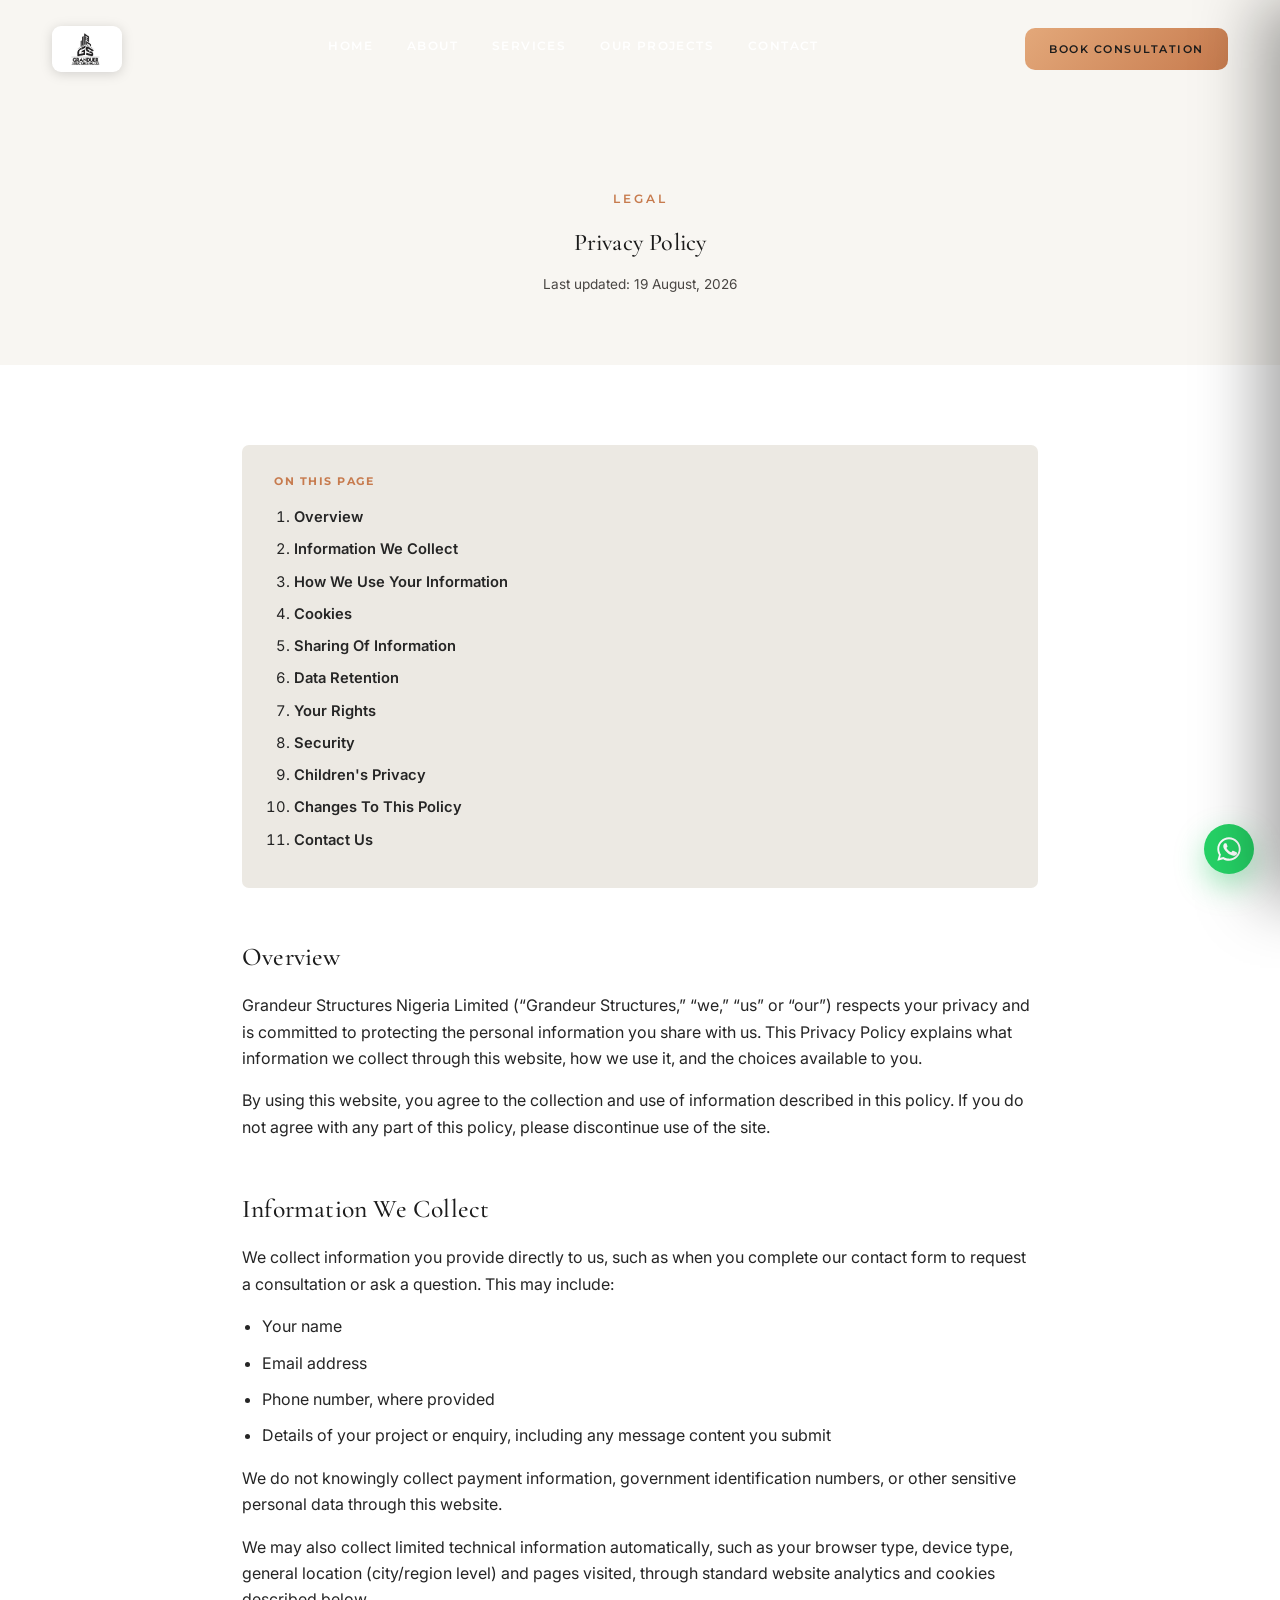
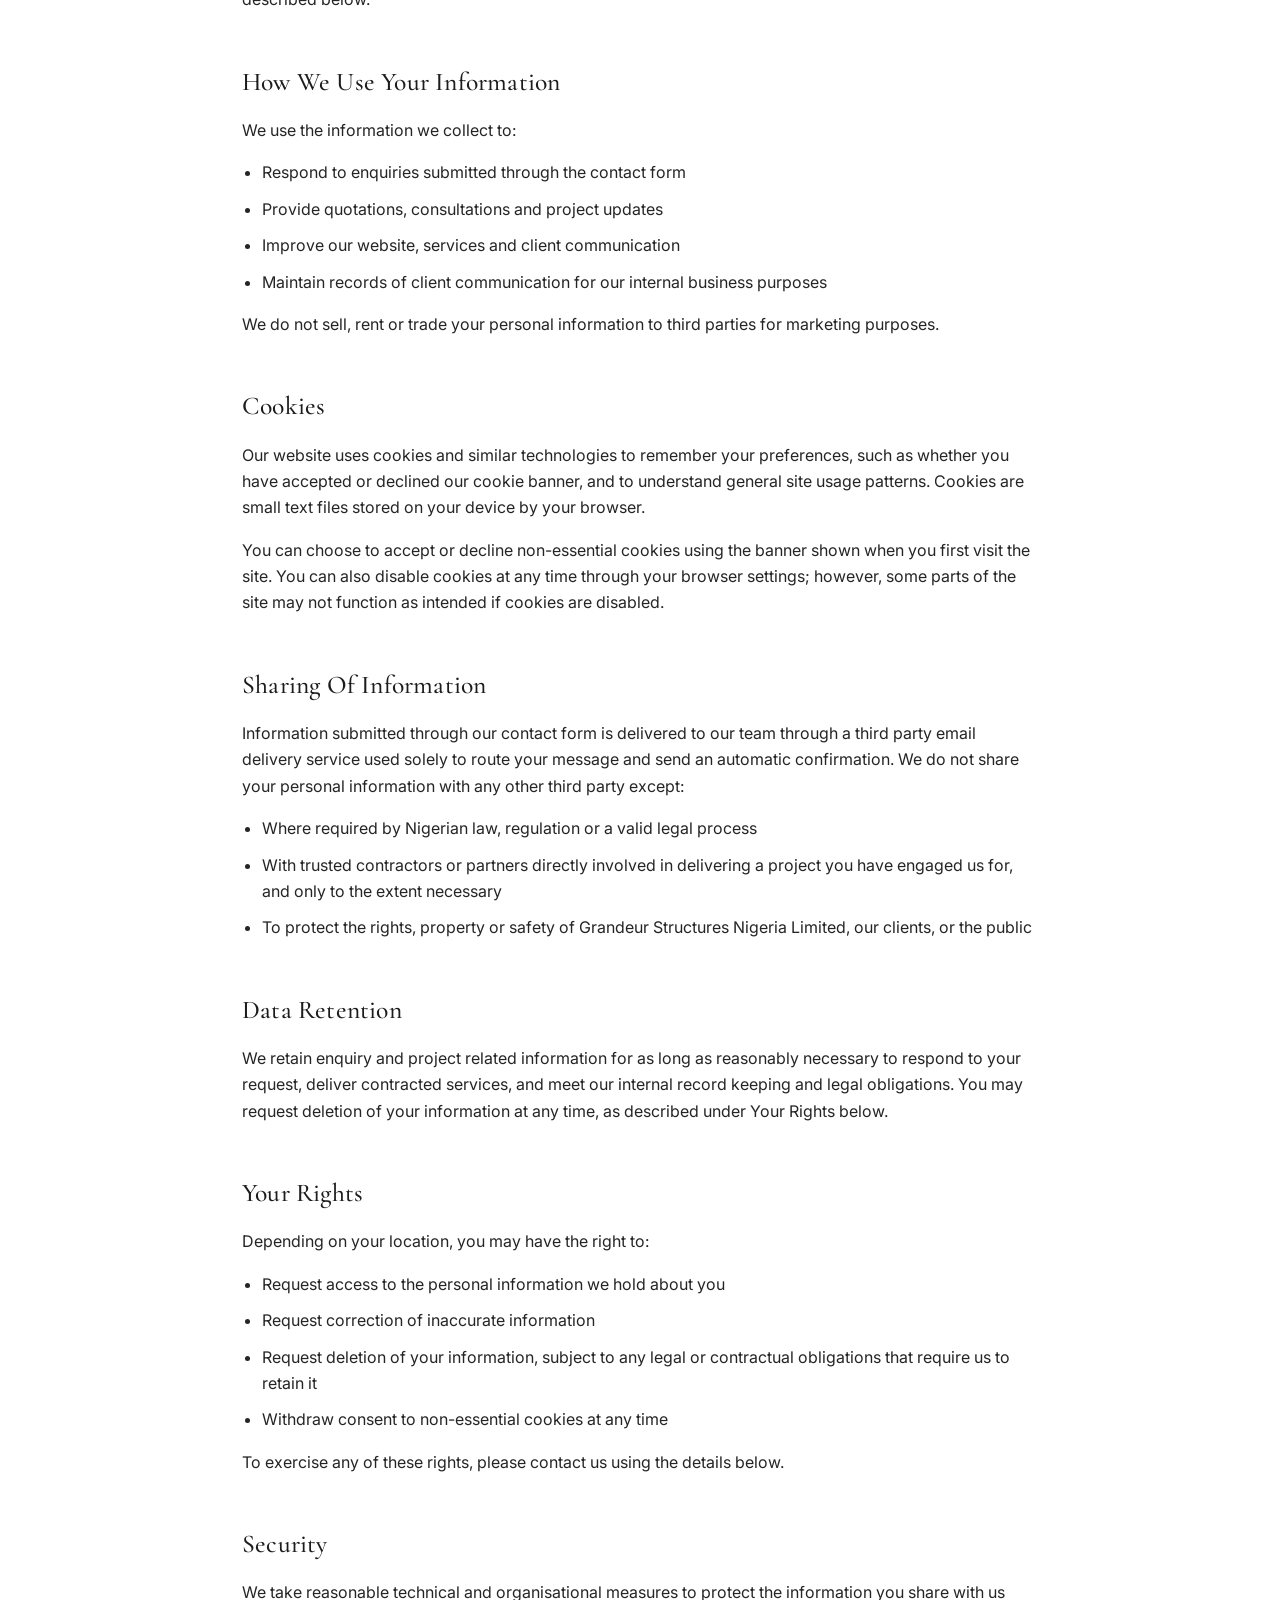
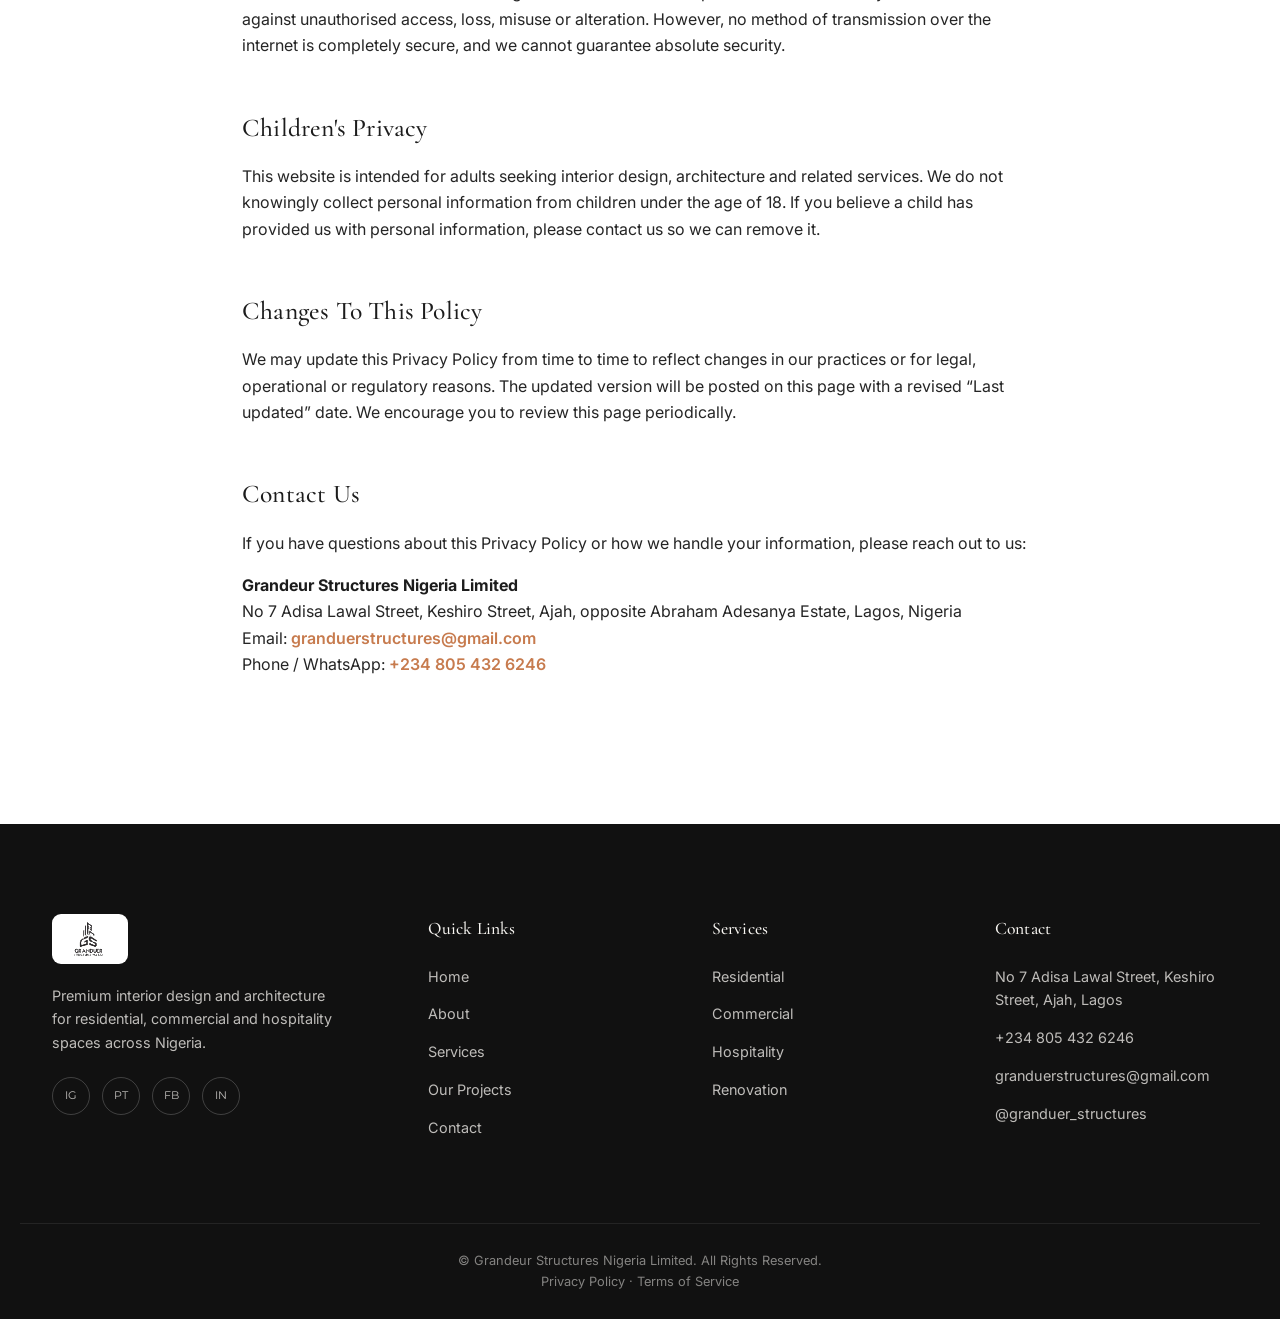
==== policy.html @ feeb71ad "Changed all the files and some html" ====
<!DOCTYPE html>
<html lang="en">
<head>
<meta charset="utf-8">
<meta name="viewport" content="width=device-width,initial-scale=1">
<title>Privacy Policy, Grandeur Structures Nigeria Limited</title>
<meta name="description" content="Privacy Policy for Grandeur Structures Nigeria Limited; how we collect, use and protect information submitted through our website.">
<meta name="theme-color" content="#1C1C1C">
<link rel="icon" type="image/png" href="assets/images/logo-mark.png">

<link rel="preconnect" href="https://fonts.googleapis.com">
<link rel="preconnect" href="https://fonts.gstatic.com" crossorigin>
<link href="https://fonts.googleapis.com/css2?family=Cormorant+Garamond:ital,wght@0,400;0,500&family=Inter:wght@300;400;500;600&family=Montserrat:wght@500;600;700&display=swap" rel="stylesheet">
<link rel="stylesheet" href="styles.css">
</head>
<body>

<div class="preloader" id="preloader">
  <div class="preloader-logo-text">Grandeur</div>
  <div class="preloader-bar"><span></span></div>
</div>

<header class="navbar" id="navbar">
  <div class="navbar-inner">
    <a href="index.html" class="nav-logo">
      <img src="assets/images/Newlogo.jpeg" alt="Grandeur Structures Nigeria Limited" width="140" height="44">
    </a>
    <nav class="nav-links" id="navLinks">
      <a href="index.html#home" class="nav-link">Home</a>
      <a href="index.html#about" class="nav-link">About</a>
      <a href="index.html#services" class="nav-link">Services</a>
      <a href="index.html#projects" class="nav-link">Our Projects</a>
      <a href="index.html#contact" class="nav-link">Contact</a>
    </nav>
    <div class="nav-actions">
      <a href="index.html#contact" class="btn btn-primary btn-sm">Book Consultation</a>
      <button class="hamburger" id="hamburger" aria-label="Open menu" aria-expanded="false">
        <span></span><span></span><span></span>
      </button>
    </div>
  </div>
</header>

<div class="mobile-menu" id="mobileMenu">
  <a href="index.html#home" class="mobile-link">Home</a>
  <a href="index.html#about" class="mobile-link">About</a>
  <a href="index.html#services" class="mobile-link">Services</a>
  <a href="index.html#projects" class="mobile-link">Our Projects</a>
  <a href="testimonial.html" class="mobile-link">Testimonials</a>
  <a href="index.html#contact" class="mobile-link">Contact</a>
  <a href="index.html#contact" class="btn btn-primary mobile-cta">Book Consultation</a>
</div>

<main>
  <section class="legal-hero">
    <div class="container">
      <p class="eyebrow center">Legal</p>
      <h1>Privacy Policy</h1>
      <p class="legal-updated">Last updated: 19 August, 2026</p>
    </div>
  </section>

  <section class="legal-content">
    <div class="container">
      <div class="legal-toc">
        <p>On This Page</p>
        <ol>
          <li><a href="#overview">Overview</a></li>
          <li><a href="#information-we-collect">Information We Collect</a></li>
          <li><a href="#how-we-use">How We Use Your Information</a></li>
          <li><a href="#cookies">Cookies</a></li>
          <li><a href="#sharing">Sharing Of Information</a></li>
          <li><a href="#data-retention">Data Retention</a></li>
          <li><a href="#your-rights">Your Rights</a></li>
          <li><a href="#security">Security</a></li>
          <li><a href="#childrens">Children's Privacy</a></li>
          <li><a href="#changes">Changes To This Policy</a></li>
          <li><a href="#contact-us">Contact Us</a></li>
        </ol>
      </div>

      <h2 id="overview">Overview</h2>
      <p>Grandeur Structures Nigeria Limited (&ldquo;Grandeur Structures,&rdquo; &ldquo;we,&rdquo; &ldquo;us&rdquo; or &ldquo;our&rdquo;) respects your privacy and is committed to protecting the personal information you share with us. This Privacy Policy explains what information we collect through this website, how we use it, and the choices available to you.</p>
      <p>By using this website, you agree to the collection and use of information described in this policy. If you do not agree with any part of this policy, please discontinue use of the site.</p>

      <h2 id="information-we-collect">Information We Collect</h2>
      <p>We collect information you provide directly to us, such as when you complete our contact form to request a consultation or ask a question. This may include:</p>
      <ul>
        <li>Your name</li>
        <li>Email address</li>
        <li>Phone number, where provided</li>
        <li>Details of your project or enquiry, including any message content you submit</li>
      </ul>
      <p>We do not knowingly collect payment information, government identification numbers, or other sensitive personal data through this website.</p>
      <p>We may also collect limited technical information automatically, such as your browser type, device type, general location (city/region level) and pages visited, through standard website analytics and cookies described below.</p>

      <h2 id="how-we-use">How We Use Your Information</h2>
      <p>We use the information we collect to:</p>
      <ul>
        <li>Respond to enquiries submitted through the contact form</li>
        <li>Provide quotations, consultations and project updates</li>
        <li>Improve our website, services and client communication</li>
        <li>Maintain records of client communication for our internal business purposes</li>
      </ul>
      <p>We do not sell, rent or trade your personal information to third parties for marketing purposes.</p>

      <h2 id="cookies">Cookies</h2>
      <p>Our website uses cookies and similar technologies to remember your preferences, such as whether you have accepted or declined our cookie banner, and to understand general site usage patterns. Cookies are small text files stored on your device by your browser.</p>
      <p>You can choose to accept or decline non-essential cookies using the banner shown when you first visit the site. You can also disable cookies at any time through your browser settings; however, some parts of the site may not function as intended if cookies are disabled.</p>

      <h2 id="sharing">Sharing Of Information</h2>
      <p>Information submitted through our contact form is delivered to our team through a third party email delivery service used solely to route your message and send an automatic confirmation. We do not share your personal information with any other third party except:</p>
      <ul>
        <li>Where required by Nigerian law, regulation or a valid legal process</li>
        <li>With trusted contractors or partners directly involved in delivering a project you have engaged us for, and only to the extent necessary</li>
        <li>To protect the rights, property or safety of Grandeur Structures Nigeria Limited, our clients, or the public</li>
      </ul>

      <h2 id="data-retention">Data Retention</h2>
      <p>We retain enquiry and project related information for as long as reasonably necessary to respond to your request, deliver contracted services, and meet our internal record keeping and legal obligations. You may request deletion of your information at any time, as described under Your Rights below.</p>

      <h2 id="your-rights">Your Rights</h2>
      <p>Depending on your location, you may have the right to:</p>
      <ul>
        <li>Request access to the personal information we hold about you</li>
        <li>Request correction of inaccurate information</li>
        <li>Request deletion of your information, subject to any legal or contractual obligations that require us to retain it</li>
        <li>Withdraw consent to non-essential cookies at any time</li>
      </ul>
      <p>To exercise any of these rights, please contact us using the details below.</p>

      <h2 id="security">Security</h2>
      <p>We take reasonable technical and organisational measures to protect the information you share with us against unauthorised access, loss, misuse or alteration. However, no method of transmission over the internet is completely secure, and we cannot guarantee absolute security.</p>

      <h2 id="childrens">Children's Privacy</h2>
      <p>This website is intended for adults seeking interior design, architecture and related services. We do not knowingly collect personal information from children under the age of 18. If you believe a child has provided us with personal information, please contact us so we can remove it.</p>

      <h2 id="changes">Changes To This Policy</h2>
      <p>We may update this Privacy Policy from time to time to reflect changes in our practices or for legal, operational or regulatory reasons. The updated version will be posted on this page with a revised &ldquo;Last updated&rdquo; date. We encourage you to review this page periodically.</p>

      <h2 id="contact-us">Contact Us</h2>
      <p>If you have questions about this Privacy Policy or how we handle your information, please reach out to us:</p>
      <p><strong>Grandeur Structures Nigeria Limited</strong><br>
      No 7 Adisa Lawal Street, Keshiro Street, Ajah, opposite Abraham Adesanya Estate, Lagos, Nigeria<br>
      Email: <a href="mailto:granduerstructures@gmail.com">granduerstructures@gmail.com</a><br>
      Phone / WhatsApp: <a href="tel:+2348054326246">+234 805 432 6246</a></p>
    </div>
  </section>
</main>

<footer class="footer">
  <div class="container footer-grid">
    <div class="footer-brand">
      <img src="assets/images/Newlogo.jpeg" alt="Grandeur Structures Nigeria Limited" class="footer-logo" loading="lazy" decoding="async">
      <p>Premium interior design and architecture for residential, commercial and hospitality spaces across Nigeria.</p>
      <div class="footer-socials">
        <a href="https://instagram.com/granduer_structures" target="_blank" rel="noopener" aria-label="Instagram">IG</a>
        <a href="#" aria-label="Pinterest">PT</a>
        <a href="#" aria-label="Facebook">FB</a>
        <a href="#" aria-label="LinkedIn">IN</a>
      </div>
    </div>

    <div class="footer-links">
      <h4>Quick Links</h4>
      <a href="index.html">Home</a>
      <a href="index.html#about">About</a>
      <a href="index.html#services">Services</a>
      <a href="index.html#projects">Our Projects</a>
      <a href="index.html#contact">Contact</a>
    </div>

    <div class="footer-links">
      <h4>Services</h4>
      <a href="index.html#services">Residential</a>
      <a href="index.html#services">Commercial</a>
      <a href="index.html#services">Hospitality</a>
      <a href="index.html#services">Renovation</a>
    </div>

    <div class="footer-contact">
      <h4>Contact</h4>
      <p>No 7 Adisa Lawal Street, Keshiro Street, Ajah, Lagos</p>
      <p>+234 805 432 6246</p>
      <p>granduerstructures@gmail.com</p>
      <p>@granduer_structures</p>
    </div>
  </div>

  <div class="footer-bottom footer-bottom-legal">
    <p>&copy; <span id="year"></span> Grandeur Structures Nigeria Limited. All Rights Reserved.</p>
    <p class="footer-legal-links"><a href="policy.html">Privacy Policy</a> <span aria-hidden="true">·</span> <a href="terms.html">Terms of Service</a></p>
  </div>
</footer>

<a href="https://wa.me/2348054326246" target="_blank" rel="noopener" class="float-whatsapp" aria-label="Chat on WhatsApp">
  <svg viewBox="0 0 24 24" width="28" height="28" fill="currentColor"><path d="M17.5 14.4c-.3-.1-1.6-.8-1.9-.9-.3-.1-.4-.1-.6.1-.2.3-.7.9-.8 1-.2.2-.3.2-.5.1-.3-.1-1.2-.4-2.2-1.4-.8-.7-1.4-1.6-1.5-1.9-.2-.3 0-.4.1-.6.1-.1.3-.3.4-.5.1-.1.2-.3.2-.4.1-.2 0-.3 0-.5-.1-.1-.6-1.5-.8-2-.2-.5-.4-.4-.6-.4h-.5c-.2 0-.5.1-.7.3-.3.3-1 1-1 2.4s1 2.8 1.2 3c.1.2 2 3.1 5 4.3.7.3 1.2.5 1.7.6.7.2 1.3.2 1.8.1.6-.1 1.6-.7 1.9-1.3.2-.6.2-1.1.2-1.3-.1-.1-.3-.2-.6-.3z"/><path d="M12 2C6.5 2 2 6.5 2 12c0 1.9.5 3.6 1.4 5.1L2 22l5-1.3C8.4 21.6 10.2 22 12 22c5.5 0 10-4.5 10-10S17.5 2 12 2zm0 18.2c-1.6 0-3.1-.4-4.4-1.2l-.3-.2-3 .8.8-2.9-.2-.3C4.1 15 3.6 13.5 3.6 12c0-4.6 3.8-8.4 8.4-8.4s8.4 3.8 8.4 8.4-3.8 8.4-8.4 8.4z"/></svg>
</a>

<div class="cookie-banner" id="cookieBanner" role="region" aria-label="Cookie consent">
  <div class="cookie-inner">
    <p>This site uses cookies to remember your preferences and understand how visitors use it. Read our <a href="policy.html">Privacy Policy</a> to learn more.</p>
    <div class="cookie-actions">
      <button type="button" class="btn btn-outline btn-sm" id="cookieDecline">Decline</button>
      <button type="button" class="btn btn-primary btn-sm" id="cookieAccept">Accept</button>
    </div>
  </div>
</div>

<script src="main.js" defer></script>
</body>
</html>
---- styles.css ----
/* ================================
   GRANDEUR STRUCTURES — DESIGN TOKENS
   ================================= */
:root {
  --charcoal: #1C1C1C;
  --ivory: #F8F6F2;
 --gold: #C77B4E;
--gold-light: #E3A87A;
  --white: #FFFFFF;
  --rich-black: #111111;
  --stone: #ECE9E3;
  --text-dark: #252525;
  --text-muted: #494643;

  --font-display: 'Cormorant Garamond', serif;
  --font-body: 'Inter', sans-serif;
  --font-btn: 'Montserrat', sans-serif;

  --container: 1240px;
  --radius: 2px;
  --ease: cubic-bezier(0.16, 1, 0.3, 1);

  --shadow-soft: 0 20px 60px rgba(28, 28, 28, 0.08);
  --shadow-gold: 0 10px 30px rgba(199, 123, 78, 0.35);
}

/* ======================
   RESET
   ================================================ */
* { margin: 0; padding: 0; box-sizing: border-box; }

html {
  scroll-behavior: smooth;
  font-size: 16px;
}

body {
  font-family: var(--font-body);
  color: var(--text-dark);
  background: var(--white);
  line-height: 1.65;
  overflow-x: hidden;
  animation: pageFadeIn 0.5s ease;
}

@keyframes pageFadeIn { from { opacity: 0; } to { opacity: 1; } }

img { max-width: 100%; display: block; }
a { text-decoration: none; color: inherit; }
ul { list-style: none; }
button { font-family: inherit; cursor: pointer; border: none; background: none; }
input, textarea, select { font-family: inherit; }

::selection { background: var(--gold); color: var(--white); }

@media (prefers-reduced-motion: reduce) {
  *, *::before, *::after {
    animation-duration: 0.001ms !important;
    animation-iteration-count: 1 !important;
    transition-duration: 0.001ms !important;
    scroll-behavior: auto !important;
  }
}

.container {
  max-width: var(--container);
  margin: 0 auto;
  padding: 0 32px;
}

h1, h2, h3, h4 {
  font-family: var(--font-display);
  font-weight: 500;
  color: var(--charcoal);
  letter-spacing: 0.2px;
}

.eyebrow {
  font-family: var(--font-btn);
  font-size: 0.72rem;
  font-weight: 600;
  letter-spacing: 3px;
  text-transform: uppercase;
  color: var(--gold);
  display: inline-block;
  margin-bottom: 14px;
}

.section-title {
  font-size: clamp(2rem, 4vw, 2.8rem);
  line-height: 1.15;
  margin-bottom: 16px;
}

.section-sub {
  color: var(--text-muted);
  font-size: 1.05rem;
  max-width: 560px;
}

.center { text-align: center; margin-left: auto; margin-right: auto; }

section { position: relative; }

/* ==================================================================
   REVEAL / SCROLL ANIMATIONS
   =================================================================== */
.reveal {
  opacity: 0;
  transform: translateY(36px);
  filter: blur(6px);
  transition: opacity 0.9s var(--ease), transform 0.9s var(--ease), filter 0.9s var(--ease);
}
.reveal.visible {
  opacity: 1;
  transform: translateY(0);
  filter: blur(0);
}

/* stagger helper applied via inline delay in JS */

/* ====================================================================
   BUTTONS
   ========================================================================== */
.btn {
  font-family: var(--font-btn);
  font-size: 0.78rem;
  font-weight: 600;
  letter-spacing: 1.5px;
  text-transform: uppercase;
  padding: 16px 34px;
  border-radius: var(--radius);
  border-radius: 10px;
  display: inline-flex;
  align-items: center;
  justify-content: center;
  position: relative;
  overflow: hidden;
  transition: transform 0.35s var(--ease), box-shadow 0.35s var(--ease), background 0.35s var(--ease), color 0.35s var(--ease);
  white-space: nowrap;
}

.btn-primary {
  background: linear-gradient(135deg, var(--gold-light), var(--gold));
  color: var(--charcoal);
}
.btn-primary:hover {
  transform: translateY(-3px);
  box-shadow: var(--shadow-gold);
}

.btn-outline {
  border: 1px solid var(--charcoal);
  color: var(--charcoal);
  background: transparent;
}
.btn-outline:hover {
  background: var(--charcoal);
  color: var(--white);
  transform: translateY(-3px);
}

.btn-outline-light {
  border: 1px solid rgba(255,255,255,0.55);
  color: var(--white);
  background: transparent;
}
.btn-outline-light:hover {
  background: var(--white);
  color: var(--charcoal);
  transform: translateY(-3px);
}

.btn-sm { padding: 12px 24px; font-size: 0.7rem; }
.btn-lg { padding: 18px 42px; }

.btn-ripple { position: relative; }
.ripple {
  position: absolute;
  border-radius: 50%;
  background: rgba(255,255,255,0.55);
  transform: scale(0);
  animation: rippleAnim 0.6s ease-out;
  pointer-events: none;
}
@keyframes rippleAnim {
  to { transform: scale(3); opacity: 0; }
}

/* ==========================================================================
   CURSOR GLOW
   ========================================================================== */
.cursor-glow {
  position: fixed;
  width: px;
  height: 150px;
  border-radius: 50%;
  background: radial-gradient(circle, rgba(199,161,106,0.12) 0%, rgba(199,161,106,0) 70%);
  pointer-events: none;
  z-index: 2;
  transform: translate(-50%, -50%);
  transition: opacity 0.3s ease;
  opacity: 0;
}
@media (min-width: 1024px) {
  .cursor-glow.active { opacity: 1; }
}

/* ==========================================================================
   PRELOADER
   ========================================================================== */
.preloader {
  position: fixed;
  inset: 0;
  z-index: 9999;
  background: var(--white);
  display: flex;
  flex-direction: column;
  align-items: center;
  justify-content: center;
  gap: 24px;
  transition: opacity 0.5s ease, visibility 0.5s ease;
}
.preloader.hidden { opacity: 0; visibility: hidden; }
.preloader-logo {
  width: 140px;
  animation: preloaderPulse 1.6s ease-in-out infinite;
  border-radius: 9px;
}
@keyframes preloaderPulse {
  0%, 100% { opacity: 0.7; transform: scale(0.98); }
  50% { opacity: 1; transform: scale(1.02); }
}
.preloader-bar {
  width: 180px;
  height: 2px;
  background: rgba(28,28,28,0.12);
  overflow: hidden;
  border-radius: 2px;
}
.preloader-bar span {
  display: block;
  height: 100%;
  width: 0%;
  background: var(--gold);
  animation: loadBar 1.6s var(--ease) forwards;
}
@keyframes loadBar { to { width: 100%; } }

/* Preloader text logo (used on testimonial page) */
.preloader-logo-text {
  font-family: 'Cormorant Garamond', serif;
  font-size: 36px;
  letter-spacing: 1px;
  color: var(--charcoal);
}

/* Testimonials page styles */
.testimonial-card {
  background: var(--white);
  padding: 28px;
  border-radius: 6px;
  box-shadow: var(--shadow-soft);
}
.testimonial-quote {
  font-family: var(--font-display);
  font-style: normal;
  color: var(--text-dark);
  margin-bottom: 18px;
}
.testimonial-name {
  font-family: 'Poppins', sans-serif;
  font-weight: 600;
  color: var(--charcoal);
}
.testimonial-sub {
  font-family: 'Montserrat', sans-serif;
  font-size: 0.88rem;
  color: var(--text-muted);
}

/* ==========================================================================
   NAVBAR
   ========================================================================== */
.navbar {
  position: fixed;
  top: 0;
  left: 0;
  right: 0;
  z-index: 500;
  transition: padding 0.4s var(--ease), background 0.4s var(--ease), box-shadow 0.4s var(--ease);
  padding: 26px 0;
  background: transparent;
}
.navbar.scrolled {
  padding: 14px 0;
  background: rgba(248, 246, 242, 0.85);
  backdrop-filter: blur(14px) saturate(160%);
  -webkit-backdrop-filter: blur(14px) saturate(160%);
  box-shadow: 0 8px 30px rgba(28,28,28,0.06);
}
.navbar-inner {
  max-width: var(--container);
  margin: 0 auto;
  padding: 0 32px;
  display: flex;
  align-items: center;
  justify-content: space-between;
  gap: 24px;
}
.nav-logo img {
  height: 46px;
  width: auto; /* keep natural aspect ratio */
  max-width: 140px; /* reduce visual width while maintaining height */
  transition: height 0.4s var(--ease), max-width 0.4s var(--ease);
  border-radius: 9px;
  filter: drop-shadow(0 2px 6px rgba(0,0,0,0.15));
}
.navbar.scrolled .nav-logo img { height: 38px; }

.nav-links { display: flex; align-items: center; gap: 34px; }
.nav-link {
  font-family: var(--font-btn);
  font-size: 0.74rem;
  font-weight: 600;
  letter-spacing: 1.4px;
  text-transform: uppercase;
  color: var(--white);
  position: relative;
  padding-bottom: 4px;
  transition: color 0.3s ease;
}
.navbar.scrolled .nav-link { color: var(--charcoal); }
.nav-link::after {
  content: '';
  position: absolute;
  left: 0; bottom: 0;
  width: 0%; height: 1px;
  background: var(--gold);
  transition: width 0.35s var(--ease);
}
.nav-link:hover::after { width: 100%; }

.nav-actions { display: flex; align-items: center; gap: 20px; }
.nav-actions .btn-primary { color: var(--charcoal); }

.hamburger {
  display: none;
  flex-direction: column;
  gap: 5px;
  width: 30px;
  z-index: 700;
}
.hamburger span {
  height: 2px;
  width: 100%;
  background: var(--white);
  transition: transform 0.35s var(--ease), opacity 0.35s var(--ease), background 0.35s ease;
}
.navbar.scrolled .hamburger span { background: var(--charcoal); }
.hamburger.open span,
.navbar.scrolled .hamburger.open span { background: var(--white); }
.hamburger.open span:nth-child(1) { transform: translateY(7px) rotate(45deg); }
.hamburger.open span:nth-child(2) { opacity: 0; }
.hamburger.open span:nth-child(3) { transform: translateY(-7px) rotate(-45deg); }

.mobile-menu-scrim {
  position: fixed;
  inset: 0;
  background: rgba(17, 17, 17, 0.5);
  z-index: 540;
  opacity: 0;
  pointer-events: none;
  transition: opacity 0.4s var(--ease);
}
.mobile-menu-scrim.open { opacity: 1; pointer-events: all; }

.mobile-menu {
  position: fixed;
  top: 0;
  right: 0;
  bottom: 0;
  width: min(82%, 360px);
  z-index: 550;
  display: flex;
  flex-direction: column;
  align-items: flex-start;
  gap: 22px;
  padding: 100px 36px 50px;
  background: var(--charcoal);
  box-shadow: -20px 0 60px rgba(0,0,0,0.35);
  transform: translateX(100%);
  transition: transform 0.5s var(--ease);
  overflow-y: auto;
}
.mobile-menu.open { transform: translateX(0); }
.mobile-menu-close {
  position: absolute;
  top: 26px;
  right: 28px;
  width: 34px;
  height: 34px;
  display: flex;
  align-items: center;
  justify-content: center;
  background: transparent;
  border: 0;
  color: var(--ivory);
  font-size: 1.6rem;
  line-height: 1;
  cursor: pointer;
  transition: color 0.3s ease, transform 0.3s ease;
}
.mobile-menu-close:hover { color: var(--gold-light); transform: rotate(90deg); }
.mobile-link {
  font-family: var(--font-btn);
  font-size: 1.05rem;
  font-weight: 600;
  letter-spacing: 1.5px;
  text-transform: uppercase;
  color: var(--ivory);
  padding-bottom: 6px;
  border-bottom: 2px solid transparent;
  transition: color 0.3s ease, border-color 0.3s ease;
}
.mobile-link:hover,
.mobile-link:focus-visible { color: var(--gold-light); border-color: var(--gold); }
.mobile-link.active { color: var(--gold-light); border-color: var(--gold); }
.mobile-cta { margin-top: 14px; }

/* ==========================================================================
   HERO
   ========================================================================== */
.hero {
  position: relative;
  height: 100vh;
  min-height: 640px;
  display: flex;
  align-items: center;
  justify-content: center;
  overflow: hidden;
}
.hero-media { position: absolute; inset: 0; z-index: 0; }
.hero-img {
  width: 100%; height: 100%;
  object-fit: cover;
  animation: kenBurns 20s ease-in-out infinite alternate;
}
@keyframes kenBurns {
  from { transform: scale(1) translate(0,0); }
  to   { transform: scale(1.12) translate(-1%, -1%); }
}
.hero-overlay {
  position: absolute; inset: 0;
  background: linear-gradient(180deg, rgba(17,17,17,0.55) 0%, rgba(17,17,17,0.35) 40%, rgba(17,17,17,0.75) 100%);
}
.hero-content {
  position: relative;
  z-index: 2;
  text-align: center;
  color: var(--white);
  max-width: 820px;
  padding: 0 24px;
}
.hero-eyebrow { color: var(--White); }
.hero-title {
  font-size: clamp(2.6rem, 7vw, 5.2rem);
  color: var(--white);
  line-height: 1.05;
  margin-bottom: 22px;
}
.hero-sub {
  font-size: clamp(1rem, 1.6vw, 1.2rem);
  color: rgba(255,255,255,0.85);
  max-width: 560px;
  margin: 0 auto 40px;
  font-weight: 300;
}
.hero-actions { display: flex; gap: 18px; justify-content: center; flex-wrap: wrap; }

.scroll-indicator {
  position: absolute;
  bottom: 36px;
  left: 50%;
  transform: translateX(-50%);
  z-index: 2;
  width: 26px;
  height: 42px;
  border: 1.5px solid rgba(255,255,255,0.6);
  border-radius: 20px;
}
.scroll-indicator span {
  position: absolute;
  top: 8px;
  left: 50%;
  width: 4px;
  height: 4px;
  margin-left: -2px;
  background: var(--gold-light);
  border-radius: 50%;
  animation: scrollDot 1.8s ease-in-out infinite;
}
@keyframes scrollDot {
  0% { top: 8px; opacity: 1; }
  70% { opacity: 1; }
  100% { top: 24px; opacity: 0; }
}

/* hero entrance handled by JS adding .in class */
.hero-content > * {
  opacity: 0;
  transform: translateY(40px);
}
.hero-content.in > * {
  animation: heroUp 0.9s var(--ease) forwards;
}
.hero-content.in > *:nth-child(1) { animation-delay: 0.2s; }
.hero-content.in > *:nth-child(2) { animation-delay: 0.4s; }
.hero-content.in > *:nth-child(3) { animation-delay: 0.6s; }
.hero-content.in > *:nth-child(4) { animation-delay: 0.8s; }
@keyframes heroUp { to { opacity: 1; transform: translateY(0); } }

/* ==========================================================================
   ABOUT
   ========================================================================== */
.about { padding: 140px 0; background: var(--white); }
.about-grid {
  display: grid;
  grid-template-columns: 0.9fr 1.1fr;
  gap: 90px;
  align-items: center;
}
.about-media { position: relative; border-radius: 7px; overflow: hidden; }
.about-img {
  width: 100%;
  border-radius: 0; /* container handles rounding */
  filter: grayscale(6%);
}
.about-quote-card {
  position: absolute;
  bottom: -30px;
  right: -30px;
  background: var(--charcoal);
  color: var(--ivory);
  padding: 28px 30px;
  max-width: 280px;
  box-shadow: var(--shadow-soft);
}
.about-quote-card p {
  font-family: var(--font-display);
  font-style: normal;
  font-size: 1.15rem;
  line-height: 1.4;
  margin-bottom: 10px;
}
.about-quote-card span {
  font-family: var(--font-btn);
  font-size: 0.70rem;
  letter-spacing: 1px;
  color: var(--gold-light);
  text-transform: uppercase;
}
.about-copy p { color: var(--rich-black); margin-bottom: 18px; }
.about-copy h2 { font-size: clamp(2.3rem, 3.6vw, 2.8rem); }
.about-stats {
  display: grid;
  grid-template-columns: repeat(3, 1fr);
  gap: 24px;
  margin-top: 40px;
  padding-top: 32px;
  border-top: 1px solid var(--stone);
}
.stat-number {
  font-family: var(--font-display);
  font-size: 2.8rem;
  color: var(--rich-black);
  display: block;
  line-height: 1;
}
.stat-label {
  font-family: var(--font-btn);
  font-size: 0.68rem;
  letter-spacing: 1px;
  text-transform: uppercase;
  color: var(--text-muted);
}
.stats-note {
  margin-top: 18px;
  font-size: 0.78rem;
  color: var(--text-muted);
  opacity: 0.6;
  font-style: normal;
}

/* ==================
   SERVICES
   =================== */
.services { padding: 120px 0; background: var(--ivory); }
.services-grid {
  margin-top: 60px;
  display: grid;
  grid-template-columns: repeat(4, 1fr);
  gap: 1px;
  background: var(--stone);
  border: 1px solid var(--stone);
}
.service-card {
  background: var(--white);
  padding: 44px 32px;
  transition: background 0.4s var(--ease), transform 0.4s var(--ease);
}
.service-card:hover {
  background: var(--charcoal);
  transform: translateY(-4px);
  z-index: 1;
}
.service-card:hover h3,
.service-card:hover p { color: var(--ivory); }
.service-card:hover p { color: rgba(248,246,242,0.7); }
.service-icon {
  width: 44px; height: 44px;
  margin-bottom: 22px;
  border: 1px solid var(--gold);
  border-radius: 50%;
  position: relative;
}
.service-icon::before {
  content: '';
  position: absolute;
  top: 50%; left: 50%;
  width: 16px; height: 16px;
  transform: translate(-50%, -50%);
  background: var(--gold);
  border-radius: 50%;
  opacity: 0.5;
}
.service-card h3 {
  font-size: 1.3rem;
  margin-bottom: 10px;
  transition: color 0.4s ease;
}
.service-card p {
  color: var(--rich-black);
  font-size: 0.93rem;
  transition: color 0.4s ease;
}

/* ==========================================================================
   FEATURED PROJECTS
   ========================================================================== */
.featured { padding: 130px 0 60px; }
.featured .container { margin-bottom: 20px; }

.project-block { padding: 70px 0; }
.project-block-alt { background: var(--stone); }

.project-grid {
  display: grid;
  grid-template-columns: 1fr 1fr;
  gap: 70px;
  align-items: center;
}
.project-tag {
  font-family: var(--font-body);
  font-size: 0.9rem;
  letter-spacing: 2px;
  text-transform: uppercase;
  color: var(--rich-black);
}
.project-copy h3 {
  font-size: clamp(1.9rem, 3vw, 2.6rem);
  margin: 12px 0 4px;
}
.project-location {
  color: var(--text-muted);
  font-size: 0.85rem;
  margin-bottom: 18px;
}
.project-copy > p:not(.project-location) { color: var(--rich-black); margin-bottom: 20px; }
.project-features { margin-bottom: 30px; }
.project-features li {
  margin-bottom: 10px;
  color: var(--text-dark);
  font-size: 0.94rem;
}

.project-gallery {
  display: grid;
  grid-template-columns: repeat(3, 1fr);
  gap: 12px;
   border-radius: 7px;
  overflow: hidden;
}
.g-main {
  grid-column: span 3;
  aspect-ratio: 16/10;
  object-fit: cover;
  cursor: pointer;
  border-radius: 7px;
  transition: transform 0.6s var(--ease);
}
.g-thumb {
  aspect-ratio: 1/1;
  object-fit: cover;
  cursor: pointer;
  border-radius: 7px;
  transition: transform 0.6s var(--ease), filter 0.4s ease;
}
.project-gallery img:hover { transform: scale(1.04); }

/* ==========================================================================
   PORTFOLIO MASONRY
   ========================================================================== */
.portfolio { padding: 60px 0 130px; }
.filter-bar {
  display: flex;
  gap: 14px;
  justify-content: center;
  margin: 40px 0 50px;
  flex-wrap: wrap;
}
.filter-btn {
  font-family: var(--font-btn);
  font-size: 0.72rem;
  letter-spacing: 1.5px;
  text-transform: uppercase;
  padding: 10px 26px;
  border: 1px solid var(--stone);
  color: var(--text-muted);
  transition: all 0.35s var(--ease);
}
.filter-btn.active, .filter-btn:hover {
  background: var(--charcoal);
  border-color: var(--charcoal);
  color: var(--ivory);
}

.masonry {
  columns: 4 260px;
  column-gap: 16px;
}
.masonry-item {
  break-inside: avoid;
  margin-bottom: 16px;
  overflow: hidden;
  position: relative;
  cursor: pointer;
}
.masonry-item img {
  width: 100%;
   border-radius: 7px;
  transition: transform 0.7s var(--ease);
}
.masonry-item:hover img { transform: scale(1.08); }
.masonry-item.hide { display: none; }

/* ==========================================================================
   PROCESS TIMELINE
   ========================================================================== */
.process { padding: 130px 0; background: var(--ivory); }
.timeline {
  margin-top: 60px;
  display: grid;
  grid-template-columns: repeat(4, 1fr);
  gap: 40px 30px;
}
.timeline-step {
  padding-top: 26px;
  border-top: 1px solid var(--rich-black);
  position: relative;
}
.timeline-index {
  --font-btn: var(--font-display);
  font-size: 2.7rem;
  color: var(--rich-black);
  display: block;
  line-height: 1;
  margin-bottom: 12px;
  opacity: 0.85;
}
.timeline-step h3 { font-size: 1.3rem; margin-bottom: 8px; }
.timeline-step p { color: var(--rich-black); font-size: 0.92rem; }

/* ==========================================================================
   WHY CHOOSE US
   ========================================================================== */
.why-us { padding: 130px 0; }
.why-grid {
  margin-top: 60px;
  display: grid;
  grid-template-columns: repeat(3, 1fr);
  gap: 40px;
}
.why-card {
  padding: 40px 34px;
  border: 1px solid var(--stone);
  transition: transform 0.5s var(--ease), box-shadow 0.5s var(--ease), border-color 0.5s ease;
}
.why-card:hover {
  transform: translateY(-8px);
  box-shadow: var(--shadow-soft);
  border-color: var(--gold);
}
.why-card h3 { font-size: 1.3rem; margin-bottom: 10px; }
.why-card p { color: var(--text-muted); font-size: 0.93rem; }

/* ==========================================================================
   PHILOSOPHY QUOTE
   ========================================================================== */
.philosophy {
  background: var(--rich-black);
  color: var(--ivory);
  padding: 140px 0;
  text-align: center;
}
.philosophy-inner { max-width: 780px; margin: 0 auto; }
.quote-mark {
  font-family: var(--font-display);
  font-size: 5rem;
  color: var(--gold);
  line-height: 1;
  display: block;
  margin-bottom: 10px;
}
.philosophy-quote {
  font-family: var(--font-display);
  font-style: normal;
  font-size: clamp(1.6rem, 3vw, 2.4rem);
  line-height: 1.4;
  margin-bottom: 26px;
}
.philosophy-author {
  font-family: var(--font-btn);
  font-size: 0.72rem;
  letter-spacing: 1.5px;
  text-transform: uppercase;
  color: var(--gold-light);
}

/* ==========================================================================
   CTA BANNER
   ========================================================================== */
.cta-banner {
  background: linear-gradient(135deg, var(--charcoal), #2a2a2a);
  padding: 100px 0;
  text-align: center;
}
.cta-inner h2 {
  color: var(--ivory);
  font-size: clamp(2rem, 4vw, 3rem);
  margin-bottom: 36px;
}
.cta-actions { display: flex; gap: 18px; justify-content: center; flex-wrap: wrap; }
.cta-actions .btn { padding: 14px 20px; }

/* ==========================================================================
   CONTACT
   ========================================================================== */
.contact { padding: 130px 0; }
.contact-grid {
  display: grid;
  grid-template-columns: 0.9fr 1.1fr;
  gap: 80px;
}
.contact-list { margin: 34px 0; }
.contact-list li {
  display: flex;
  flex-direction: column;
  gap: 2px;
  padding: 18px 0;
  border-bottom: 1px solid var(--stone);
}
.contact-label {
  font-family: var(--font-btn);
  font-size: 0.66rem;
  letter-spacing: 1.5px;
  text-transform: uppercase;
  color: var(--gold);
}
.contact-list a, .contact-list span:last-child { font-size: 1.05rem; }
.contact-list a:hover { color: var(--gold); }

.whatsapp-btn {
  display: inline-flex;
  align-items: center;
  gap: 10px;
  font-family: var(--font-btn);
  font-size: 0.78rem;
  font-weight: 600;
  letter-spacing: 1px;
  text-transform: uppercase;
  padding: 16px 30px;
  border: 1px solid var(--charcoal);
  transition: all 0.35s var(--ease);
}
.whatsapp-btn:hover { background: var(--charcoal); color: var(--ivory); }

.contact-form { background: var(--stone); padding: 44px; }
.form-row { display: grid; grid-template-columns: 1fr 1fr; gap: 20px; }
.form-group { margin-bottom: 20px; }
.form-group label {
  display: block;
  font-family: var(--font-btn);
  font-size: 0.68rem;
  letter-spacing: 1.2px;
  text-transform: uppercase;
  color: var(--text-muted);
  margin-bottom: 8px;
}
.form-group input, .form-group textarea, .form-group select {
  width: 100%;
  padding: 14px 16px;
  border: 1px solid transparent;
  background: var(--white);
  font-size: 0.95rem;
  transition: border-color 0.3s ease;
}
.form-group input:focus, .form-group textarea:focus, .form-group select:focus {
  outline: none;
  border-color: var(--gold);
}
.form-submit { width: 100%; margin-top: 10px; }
.form-note {
  margin-top: 14px;
  font-size: 0.85rem;
  color: var(--text-muted);
  text-align: center;
  min-height: 1.2em;
}

/* ==========================================================================
   FOOTER
   ========================================================================== */
.footer { background: var(--rich-black); color: rgba(248,246,242,0.75); padding: 90px 0 0; }
.footer-grid {
  display: grid;
  grid-template-columns: 1.4fr 1fr 1fr 1fr;
  gap: 50px;
  padding-bottom: 70px;
  border-bottom: 1px solid rgba(255,255,255,0.08);
}
.footer-logo { height: 50px; margin-bottom: 20px; filter: brightness(1.4); border-radius: 9px; }
.footer-brand p { font-size: 0.9rem; max-width: 280px; margin-bottom: 22px; }
.footer-socials { display: flex; gap: 12px; }
.footer-socials a {
  width: 38px; height: 38px;
  border: 1px solid rgba(255,255,255,0.2);
  border-radius: 50%;
  display: flex; align-items: center; justify-content: center;
  font-family: var(--font-btn);
  font-size: 0.68rem;
  transition: all 0.3s ease;
}
.footer-socials a:hover { background: var(--gold); border-color: var(--gold); color: var(--charcoal); }

.footer-links h4, .footer-contact h4 {
  color: var(--ivory);
  font-size: 1.1rem;
  margin-bottom: 22px;
}
.footer-links a, .footer-contact p {
  display: block;
  font-size: 0.9rem;
  margin-bottom: 14px;
  transition: color 0.3s ease;
}
.footer-links a:hover { color: var(--gold); }

.footer-bottom {
  text-align: center;
  padding: 26px 0;
  font-size: 0.8rem;
  color: rgba(248,246,242,0.5);
}

/* ==========================================================================
   LIGHTBOX
   ========================================================================== */
.lightbox {
  position: fixed;
  inset: 0;
  background: rgba(17,17,17,0.94);
  z-index: 2000;
  display: flex;
  align-items: center;
  justify-content: center;
  opacity: 0;
  visibility: hidden;
  transition: opacity 0.4s ease, visibility 0.4s ease;
}
.lightbox.open { opacity: 1; visibility: visible; }
.lightbox-img {
  max-width: 86vw;
  max-height: 86vh;
  object-fit: contain;
  box-shadow: 0 30px 80px rgba(0,0,0,0.5);
  transform: scale(0.94);
  transition: transform 0.4s var(--ease);
}
.lightbox.open .lightbox-img { transform: scale(1); }
.lightbox-close {
  position: absolute;
  top: 28px; right: 32px;
  font-size: 2.4rem;
  color: var(--ivory);
  line-height: 1;
}
.lightbox-nav {
  position: absolute;
  top: 50%;
  transform: translateY(-50%);
  font-size: 3rem;
  color: var(--ivory);
  padding: 10px 18px;
  opacity: 0.7;
  transition: opacity 0.3s ease;
}
.lightbox-nav:hover { opacity: 1; }
.lightbox-prev { left: 10px; }
.lightbox-next { right: 10px; }

/* ==========================================================================
   FLOATING WHATSAPP
   ========================================================================== */
.float-whatsapp {
  position: fixed;
  bottom: 26px;
  right: 26px;
  width: 50px; height: 50px;
  background: #25D366;
  color: var(--white);
  border-radius: 50%;
  display: flex; align-items: center; justify-content: center;
  box-shadow: 0 12px 30px rgba(37, 211, 102, 0.4);
  z-index: 400;
  transition: transform 0.3s var(--ease);
}
.float-whatsapp:hover { transform: scale(1.08); }
.back-to-top {
  position: fixed;
  bottom: 96px;
  right: 26px;
  width: 46px; height: 46px;
  background: var(--charcoal);
  color: var(--white);
  border-radius: 50%;
  display: flex; align-items: center; justify-content: center;
  box-shadow: 0 12px 30px rgba(28, 28, 28, 0.3);
  z-index: 400;
  opacity: 0;
  transform: translateY(10px);
  pointer-events: none;
  transition: opacity 0.3s var(--ease), transform 0.3s var(--ease), background 0.3s ease;
}
.back-to-top.show { opacity: 1; transform: translateY(0); pointer-events: all; }
.back-to-top:hover { background: var(--gold); }

/* ==========================================================================
   CONTACT MAP
   ========================================================================== */
.contact-map { margin-top: 70px; }
.contact-map-inner {
  display: grid;
  grid-template-columns: 1fr 1.4fr;
  gap: 50px;
  align-items: center;
}
.contact-map-copy h3 { font-size: 1.6rem; margin-bottom: 10px; }
.contact-map-copy p { color: var(--text-muted); margin-bottom: 6px; }
.contact-map-copy .contact-address-label {
  font-family: var(--font-btn);
  font-size: 0.66rem;
  font-weight: 700;
  letter-spacing: 1.5px;
  text-transform: uppercase;
  color: var(--rich-black);
  display: block;
  margin-bottom: 10px;
}
.map-embed {
  border-radius: 7px;
  overflow: hidden;
  border: 1px solid var(--stone);
  box-shadow: var(--shadow-soft);
}
.map-embed iframe {
  width: 100%;
  height: 340px;
  border: 0;
  display: block;
}

/* ==========================================================================
   COOKIE CONSENT BANNER
   ========================================================================== */
.cookie-banner {
  position: fixed;
  left: 20px;
  right: 20px;
  bottom: -200px;
  max-width: 550px;
  margin: 0 auto;
  background: var(--charcoal);
  color: var(--ivory);
  padding: 24px 28px;
  border-radius: 8px;
  box-shadow: 0 20px 60px rgba(0,0,0,0.35);
  z-index: 3000;
  opacity: 0;
  transition: bottom 0.6s var(--ease), opacity 0.6s var(--ease);
}
.cookie-banner.show { bottom: 20px; opacity: 1; }
.cookie-inner {
  display: flex;
  align-items: center;
  justify-content: space-between;
  gap: 24px;
  flex-wrap: wrap;
}
.cookie-inner p { font-size: 0.88rem; color: rgba(248,246,242,0.85); max-width: 620px; }
.cookie-inner a { color: var(--gold-light); font-weight: 600; }
.cookie-inner a:hover { text-decoration: underline; }
.cookie-actions { display: flex; gap: 12px; flex-shrink: 0; }
.cookie-actions .btn { padding: 12px 22px; font-size: 0.7rem; }
.cookie-actions .btn-outline {
  border-color: rgba(248,246,242,0.4);
  color: var(--ivory);
}
.cookie-actions .btn-outline:hover { background: rgba(248,246,242,0.12); color: var(--ivory); }

/* ==========================================================================
   PAGE HERO (image-backed hero used on pages like Testimonials)
   ========================================================================== */
.page-hero {
  position: relative;
  min-height: 62vh;
  display: flex;
  align-items: center;
  justify-content: center;
  text-align: center;
  padding: 170px 24px 90px;
  overflow: hidden;
  background: var(--charcoal);
}
.page-hero-img {
  position: absolute;
  inset: 0;
  width: 100%;
  height: 100%;
  object-fit: cover;
  z-index: 0;
}
.page-hero-overlay {
  position: absolute;
  inset: 0;
  background: linear-gradient(180deg, rgba(17,17,17,0.5) 0%, rgba(17,17,17,0.72) 55%, rgba(17,17,17,0.9) 100%);
  z-index: 1;
}
.page-hero-content {
  position: relative;
  z-index: 2;
  max-width: 720px;
  margin: 0 auto;
}
.page-hero .eyebrow { color: var(--gold-light); }
.page-hero h1 {
  color: var(--white);
  font-size: clamp(2.4rem, 5vw, 3.4rem);
  margin: 12px 0 16px;
}
.page-hero .section-sub { color: rgba(248,246,242,0.85); margin: 0 auto; }

/* ==========================================================================
   LEGAL PAGES (Privacy Policy / Terms of Service)
   ========================================================================== */
.legal-hero {
  padding: 190px 0 70px;
  background: var(--ivory);
  text-align: center;
}
.legal-hero .eyebrow { display: block; }
.legal-updated { color: var(--text-muted); font-size: 0.85rem; margin-top: 10px; }
.legal-content { padding: 80px 0 130px; }
.legal-content .container { max-width: 860px; }
.legal-content h2 {
  font-size: 1.6rem;
  margin-top: 48px;
  margin-bottom: 14px;
}
.legal-content h2:first-child { margin-top: 0; }
.legal-content p { margin-bottom: 16px; color: var(--text-dark); }
.legal-content ul { margin: 0 0 16px 0; padding-left: 20px; list-style: disc; }
.legal-content ul li {
  margin-bottom: 10px;
  color: var(--text-dark);
}
.legal-content a { color: var(--gold); font-weight: 600; }
.legal-content a:hover { text-decoration: underline; }
.legal-content strong { color: var(--charcoal); }
.legal-toc {
  background: var(--stone);
  border-radius: 7px;
  padding: 28px 32px;
  margin-bottom: 48px;
}
.legal-toc p { font-family: var(--font-btn); font-size: 0.68rem; font-weight: 700; letter-spacing: 1.5px; text-transform: uppercase; color: var(--gold); margin-bottom: 14px; }
.legal-toc ol { padding-left: 20px; }
.legal-toc li { margin-bottom: 8px; font-size: 0.92rem; }
.legal-toc a { color: var(--text-dark); }
.legal-toc a:hover { color: var(--gold); }

/* ==========================================================================
   RESPONSIVE
   ========================================================================== */
@media (max-width: 1024px) {
  .about-grid, .contact-grid, .contact-map-inner { grid-template-columns: 1fr; gap: 50px; }
  .services-grid { grid-template-columns: repeat(2, 1fr); }
  .timeline { grid-template-columns: repeat(2, 1fr); }
  .why-grid { grid-template-columns: repeat(2, 1fr); }
  .project-grid { grid-template-columns: 1fr; gap: 40px; }
  .project-block-alt .project-grid { direction: ltr; }
  .about-quote-card { position: static; margin-top: 20px; max-width: 100%; }
}

@media (max-width: 768px) {
  .nav-links, .nav-actions .btn-primary { display: none; }
  .hamburger { display: flex; }
  .services-grid { grid-template-columns: 1fr; }
  .timeline { grid-template-columns: 1fr; }
  .why-grid { grid-template-columns: 1fr; }
  .form-row { grid-template-columns: 1fr; }
  .footer-grid { grid-template-columns: 1fr 1fr; }
  .masonry { columns: 2 200px; }
  .about-stats {
    grid-template-columns: repeat(2, 1fr);
    gap: 24px 16px;
  }
  .about-stats .stat:last-child {
    grid-column: span 2;
    text-align: center;
  }
  .contact-form { padding: 30px 24px; }
  .container { padding: 0 20px; }
  .map-embed iframe { height: 260px; }
  .legal-hero { padding: 160px 0 50px; }
  .page-hero { min-height: 50vh; padding: 150px 24px 70px; }
  .legal-content { padding: 50px 0 90px; }
}

@media (max-width: 480px) {
  .footer-grid { grid-template-columns: 1fr; }
  .masonry { columns: 1; }
  .mobile-menu { width: min(88%, 320px); padding: 90px 28px 40px; gap: 20px; }
  .mobile-link { font-size: 0.95rem; }
  .cookie-inner { flex-direction: column; align-items: stretch; }
  .cookie-actions { width: 100%; }
  .cookie-actions .btn { flex: 1; }
}
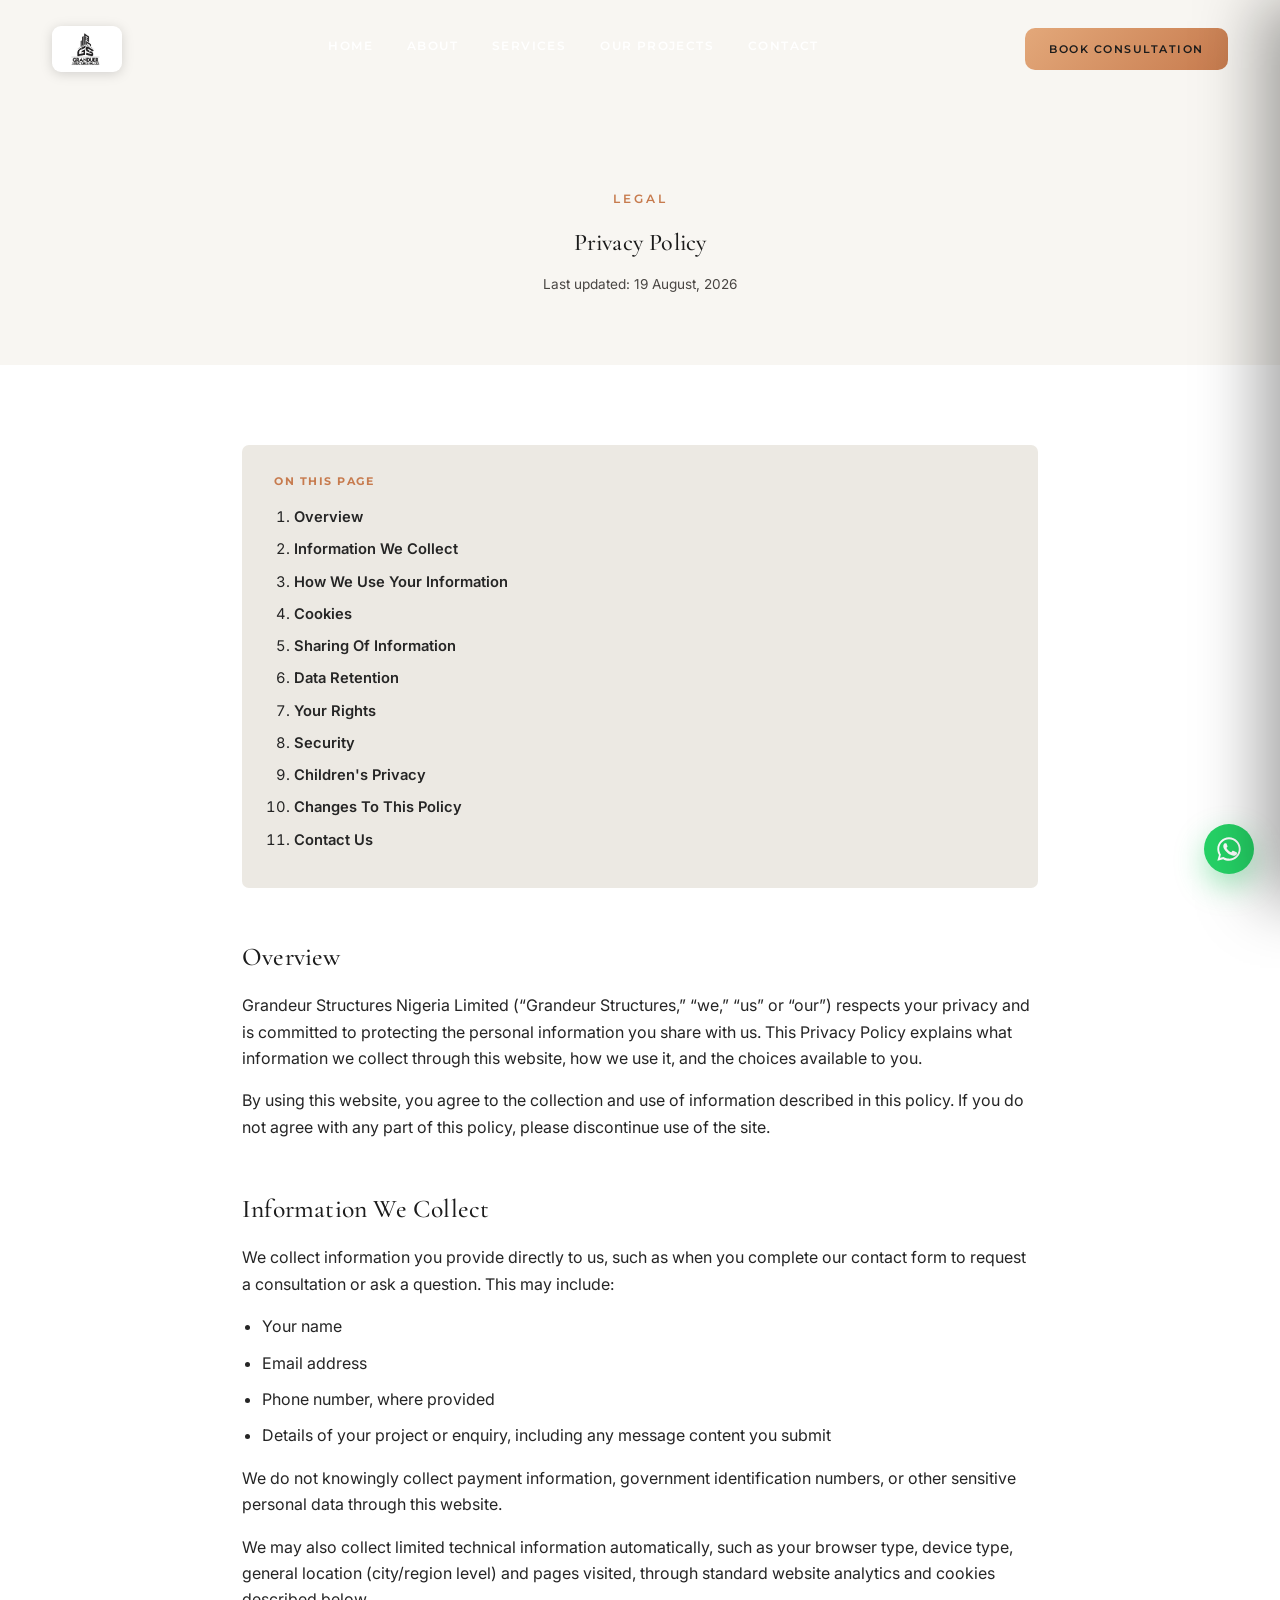
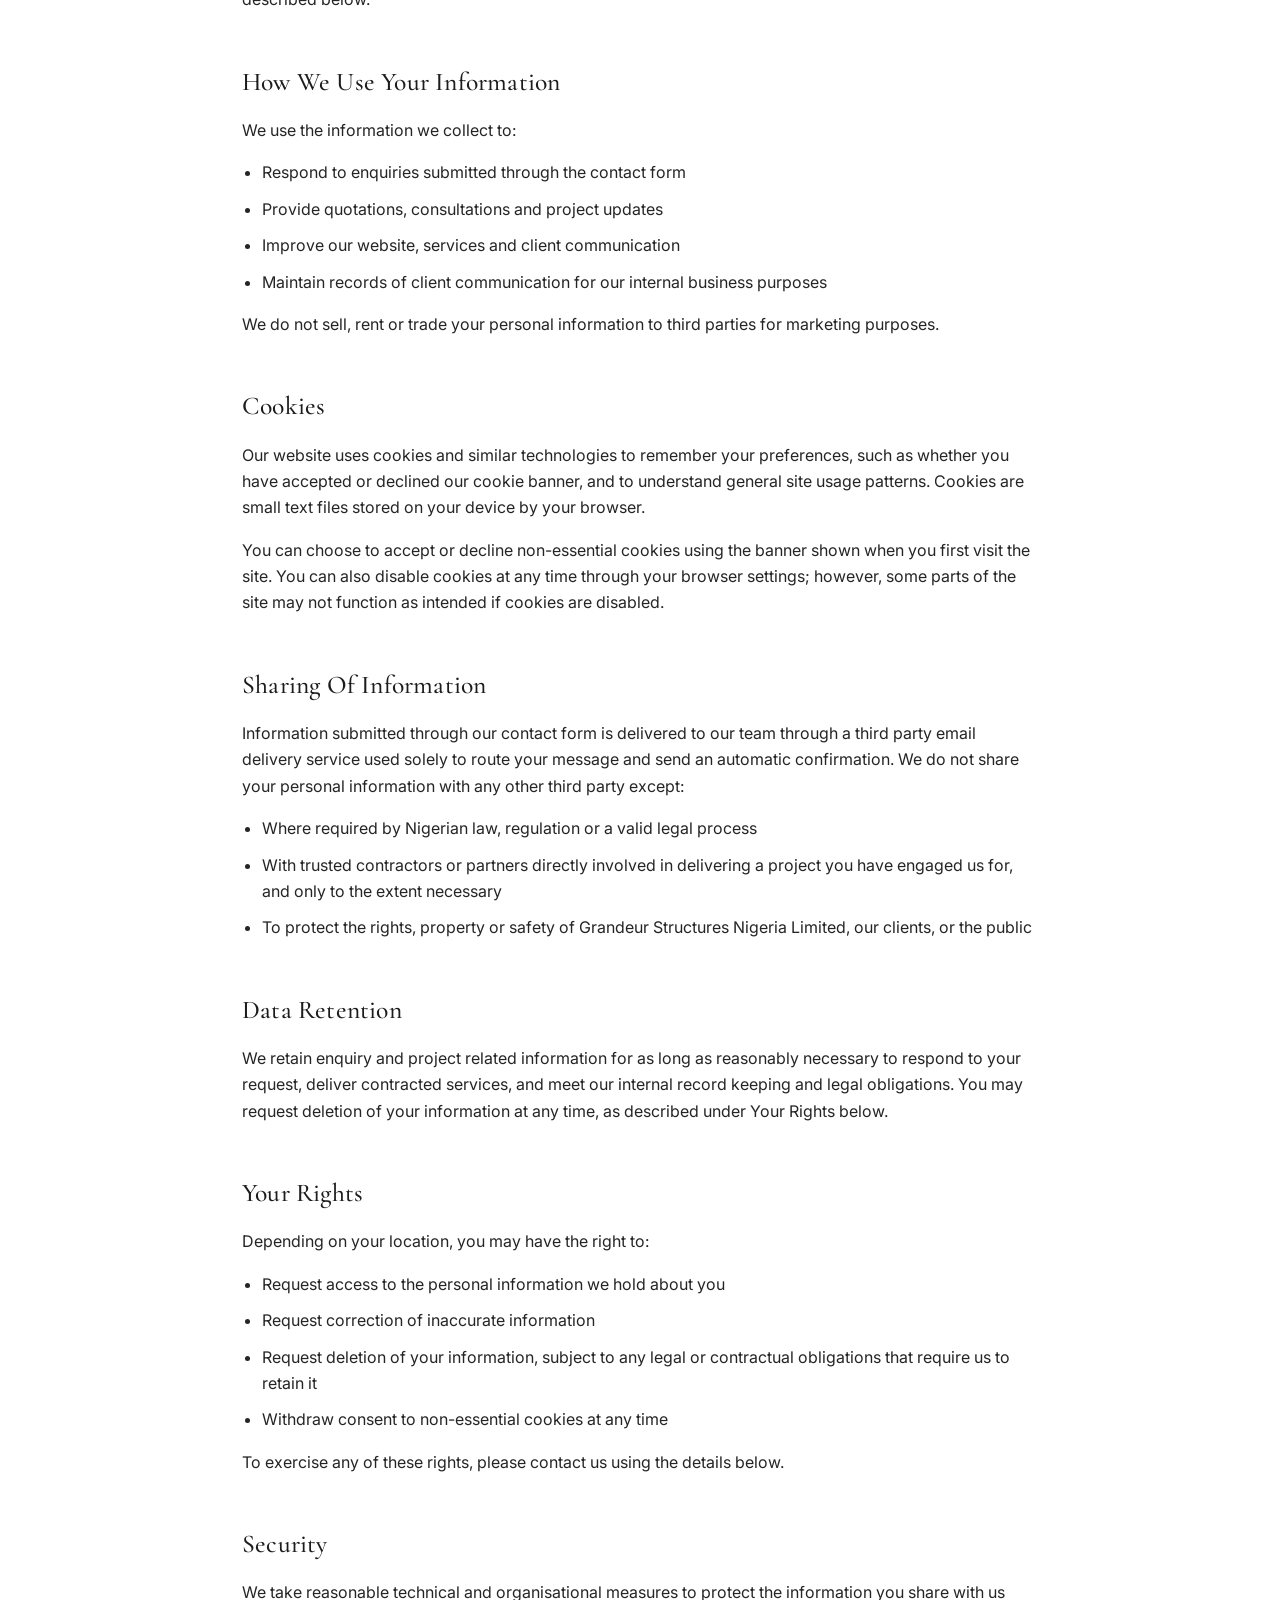
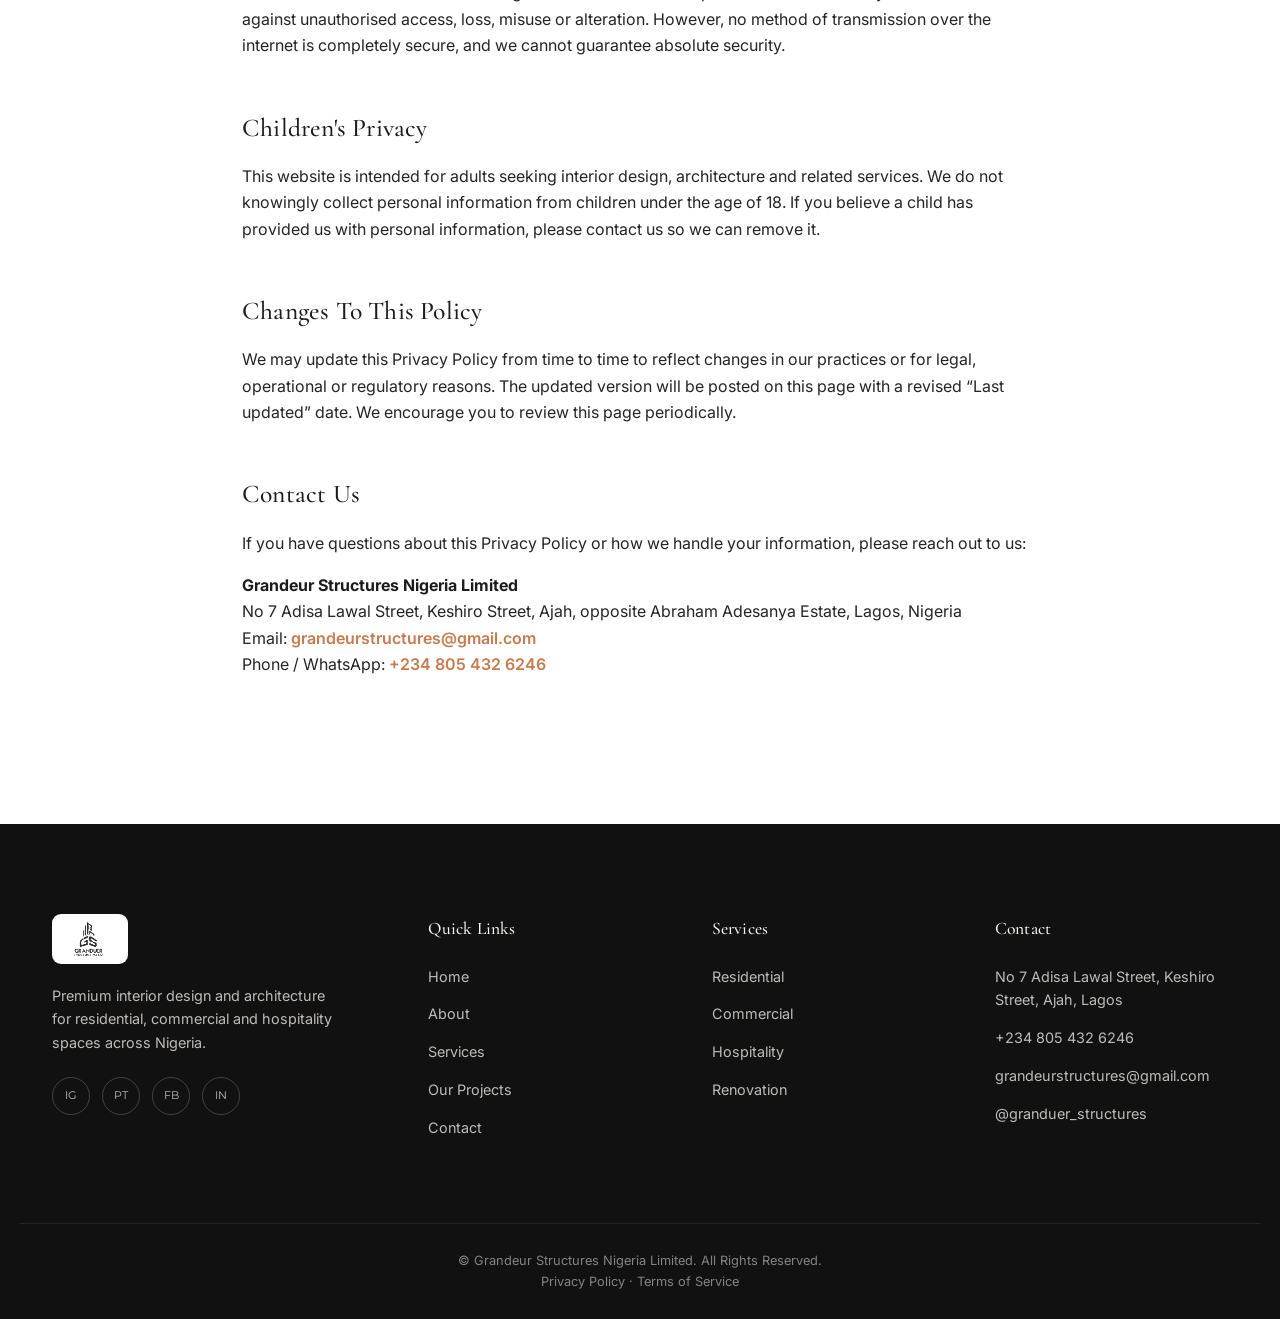
==== commit 19b60c06: "Updated" ====
--- a/policy.html
+++ b/policy.html
@@ -142,7 +142,7 @@
       <p>If you have questions about this Privacy Policy or how we handle your information, please reach out to us:</p>
       <p><strong>Grandeur Structures Nigeria Limited</strong><br>
       No 7 Adisa Lawal Street, Keshiro Street, Ajah, opposite Abraham Adesanya Estate, Lagos, Nigeria<br>
-      Email: <a href="mailto:granduerstructures@gmail.com">granduerstructures@gmail.com</a><br>
+      Email: <a href="mailto:grandeurstructures@gmail.com">grandeurstructures@gmail.com</a><br>
       Phone / WhatsApp: <a href="tel:+2348054326246">+234 805 432 6246</a></p>
     </div>
   </section>
@@ -182,7 +182,7 @@
       <h4>Contact</h4>
       <p>No 7 Adisa Lawal Street, Keshiro Street, Ajah, Lagos</p>
       <p>+234 805 432 6246</p>
-      <p>granduerstructures@gmail.com</p>
+      <p>grandeurstructures@gmail.com</p>
       <p>@granduer_structures</p>
     </div>
   </div>
